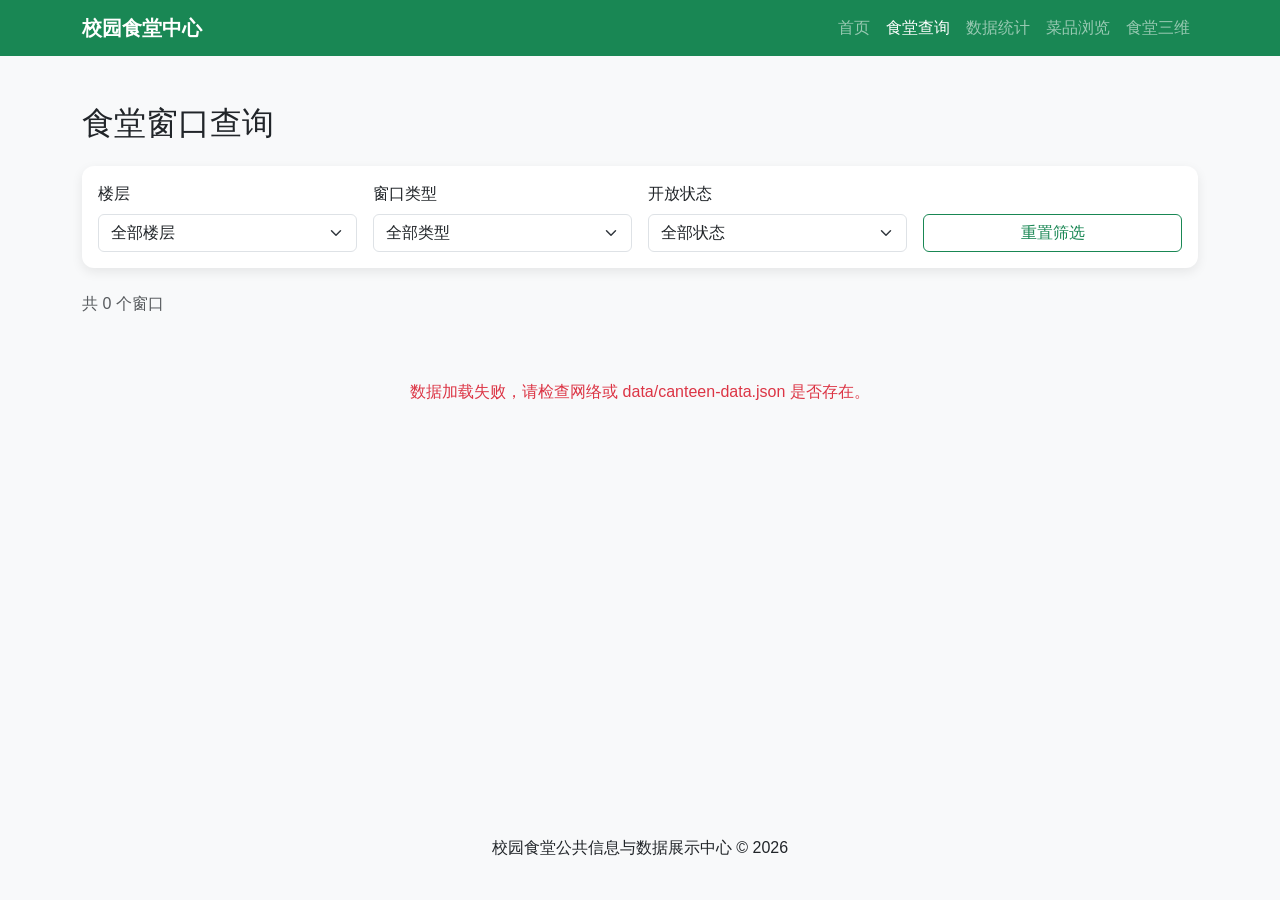
==== campus-canteen/canteen-list.html @ 58ec864d "feat: 实现食堂窗口查询页（楼层/类型/状态筛选） - 楼层/窗口类型/开放状态三维下拉筛选，任一改变即时刷新结果 - 重置筛选按钮一键清空全部条件 - fetch加载JSON失败显示红色错误提示" ====
<!DOCTYPE html>
<html lang="zh-CN">
<head>
  <meta charset="UTF-8" />
  <meta name="viewport" content="width=device-width, initial-scale=1.0" />
  <title>食堂窗口查询 - 校园食堂中心</title>
  <link href="https://cdn.jsdelivr.net/npm/bootstrap@5.3.0/dist/css/bootstrap.min.css" rel="stylesheet" />
  <link rel="stylesheet" href="css/style.css" />
</head>
<body>

  <nav class="navbar navbar-expand-lg navbar-dark bg-success">
    <div class="container">
      <a class="navbar-brand fw-bold" href="index.html">校园食堂中心</a>
      <button class="navbar-toggler" type="button" data-bs-toggle="collapse" data-bs-target="#navMenu">
        <span class="navbar-toggler-icon"></span>
      </button>
      <div class="collapse navbar-collapse" id="navMenu">
        <ul class="navbar-nav ms-auto mb-2 mb-lg-0">
          <li class="nav-item"><a class="nav-link" href="index.html">首页</a></li>
          <li class="nav-item"><a class="nav-link active" href="canteen-list.html">食堂查询</a></li>
          <li class="nav-item"><a class="nav-link" href="canteen-chart.html">数据统计</a></li>
          <li class="nav-item"><a class="nav-link" href="canteen-food.html">菜品浏览</a></li>
          <li class="nav-item"><a class="nav-link" href="three-d/canteen-scene.html">食堂三维</a></li>
        </ul>
      </div>
    </div>
  </nav>

  <main class="container my-5">
    <h2 class="mb-4">食堂窗口查询</h2>

    <div class="card mb-4">
      <div class="card-body">
        <div class="row g-3 align-items-end">
          <div class="col-md-3">
            <label class="form-label">楼层</label>
            <select id="floorFilter" class="form-select">
              <option value="">全部楼层</option>
              <option value="1">1 楼</option>
              <option value="2">2 楼</option>
              <option value="3">3 楼</option>
            </select>
          </div>
          <div class="col-md-3">
            <label class="form-label">窗口类型</label>
            <select id="typeFilter" class="form-select">
              <option value="">全部类型</option>
            </select>
          </div>
          <div class="col-md-3">
            <label class="form-label">开放状态</label>
            <select id="statusFilter" class="form-select">
              <option value="">全部状态</option>
              <option value="open">营业中</option>
              <option value="close">已打烊</option>
            </select>
          </div>
          <div class="col-md-3">
            <button id="resetBtn" class="btn btn-outline-success w-100">重置筛选</button>
          </div>
        </div>
      </div>
    </div>

    <div id="resultCount" class="text-muted mb-3">共 0 个窗口</div>

    <div id="windowList" class="row g-4">
      <!-- 卡片由 JS 动态生成 -->
    </div>

    <div id="emptyTip" class="text-center text-muted py-5 d-none">
      <p>没有匹配的窗口，请调整筛选条件。</p>
    </div>
  </main>

  <footer class="bg-light py-4 text-center">
    <p>校园食堂公共信息与数据展示中心 © 2026</p>
  </footer>

  <script src="https://cdn.jsdelivr.net/npm/bootstrap@5.3.0/dist/js/bootstrap.bundle.min.js"></script>
  <script>
    let allWindows = [];

    const floorFilter = document.getElementById('floorFilter');
    const typeFilter = document.getElementById('typeFilter');
    const statusFilter = document.getElementById('statusFilter');
    const resetBtn = document.getElementById('resetBtn');
    const windowList = document.getElementById('windowList');
    const resultCount = document.getElementById('resultCount');
    const emptyTip = document.getElementById('emptyTip');

    const typeMap = { "家常菜": "success", "面食": "warning", "清真": "info", "风味": "primary", "快餐": "danger", "饮品": "secondary" };
    const statusMap = { "open": "营业中", "close": "已打烊" };

    function render(list) {
      windowList.innerHTML = '';
      resultCount.textContent = `共 ${list.length} 个窗口`;
      emptyTip.classList.toggle('d-none', list.length > 0);

      list.forEach(item => {
        const typeColor = typeMap[item.type] || 'secondary';
        const statusBadge = item.status === 'open'
          ? '<span class="badge bg-success">营业中</span>'
          : '<span class="badge bg-secondary">已打烊</span>';
        const card = `
          <div class="col-md-6 col-lg-4">
            <div class="card h-100">
              <div class="card-body">
                <div class="d-flex justify-content-between align-items-center mb-2">
                  <span class="badge bg-${typeColor}">${item.type}</span>
                  ${statusBadge}
                </div>
                <h5 class="card-title">${item.name}</h5>
                <p class="card-text mb-1"><small class="text-muted">窗口编号：${item.window}</small></p>
                <p class="card-text"><small class="text-muted">所在楼层：${item.floor} 楼</small></p>
              </div>
            </div>
          </div>`;
        windowList.insertAdjacentHTML('beforeend', card);
      });
    }

    function applyFilter() {
      const f = floorFilter.value;
      const t = typeFilter.value;
      const s = statusFilter.value;
      const filtered = allWindows.filter(w =>
        (!f || w.floor === f) &&
        (!t || w.type === t) &&
        (!s || w.status === s)
      );
      render(filtered);
    }

    function initTypeOptions() {
      const types = [...new Set(allWindows.map(w => w.type))];
      types.forEach(t => {
        const opt = document.createElement('option');
        opt.value = t;
        opt.textContent = t;
        typeFilter.appendChild(opt);
      });
    }

    fetch('data/canteen-data.json')
      .then(res => res.json())
      .then(data => {
        allWindows = data.windows;
        initTypeOptions();
        render(allWindows);
      })
      .catch(err => {
        windowList.innerHTML = '<div class="col-12 text-center text-danger py-5">数据加载失败，请检查网络或 data/canteen-data.json 是否存在。</div>';
        console.error(err);
      });

    [floorFilter, typeFilter, statusFilter].forEach(el => el.addEventListener('change', applyFilter));
    resetBtn.addEventListener('click', () => {
      floorFilter.value = '';
      typeFilter.value = '';
      statusFilter.value = '';
      render(allWindows);
    });
  </script>
</body>
</html>
---- campus-canteen/css/style.css ----
* {
  margin: 0;
  padding: 0;
  box-sizing: border-box;
}

body {
  min-height: 100vh;
  display: flex;
  flex-direction: column;
  font-family: "Microsoft YaHei", Arial, sans-serif;
  background-color: #f8f9fa;
}

main {
  flex-grow: 1;
}

/* 食堂主图 Banner */
.canteen-banner {
  position: relative;
  width: 100%;
  height: 420px;
  background-color: #198754;
}

.banner-overlay {
  position: absolute;
  top: 0;
  left: 0;
  width: 100%;
  height: 100%;
  display: flex;
  align-items: center;
  justify-content: center;
  padding: 20px;
}

/* 功能卡片 */
.card {
  border: none;
  border-radius: 12px;
  box-shadow: 0 4px 12px rgba(0, 0, 0, 0.08);
  transition: 0.3s;
}

.card:hover {
  transform: translateY(-6px);
  box-shadow: 0 10px 20px rgba(0, 0, 0, 0.12);
}

.icon-box {
  width: 60px;
  height: 60px;
  border-radius: 50%;
  display: flex;
  align-items: center;
  justify-content: center;
  font-size: 28px;
  margin: 0 auto;
}
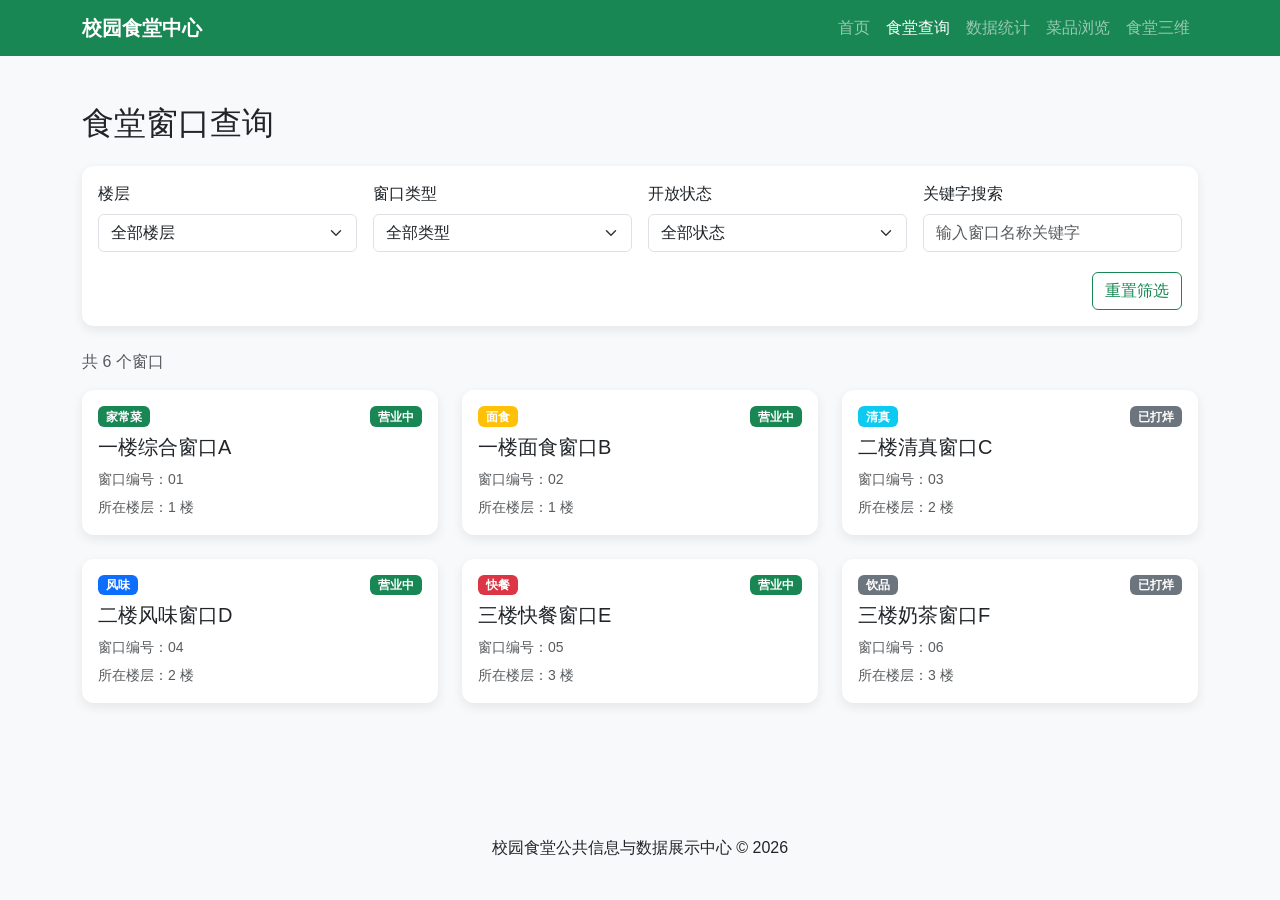
==== commit 10f38857: "feat: 食堂查询页新增关键字搜索与非法输入校验 - 新增关键字搜索框（maxlength=20），输入即过滤窗口名称 - 非法字符校验：< > " ' & \ 命中显示红色错误提示并阻止查询 - " ====
--- a/campus-canteen/canteen-list.html
+++ b/campus-canteen/canteen-list.html
@@ -57,7 +57,14 @@
             </select>
           </div>
           <div class="col-md-3">
-            <button id="resetBtn" class="btn btn-outline-success w-100">重置筛选</button>
+            <label class="form-label">关键字搜索</label>
+            <input id="keywordInput" type="text" maxlength="20" class="form-control" placeholder="输入窗口名称关键字" />
+          </div>
+        </div>
+        <div class="row g-3 mt-1">
+          <div class="col-12 d-flex justify-content-between align-items-center">
+            <span id="inputError" class="text-danger small"></span>
+            <button id="resetBtn" class="btn btn-outline-success">重置筛选</button>
           </div>
         </div>
       </div>
@@ -85,13 +92,14 @@
     const floorFilter = document.getElementById('floorFilter');
     const typeFilter = document.getElementById('typeFilter');
     const statusFilter = document.getElementById('statusFilter');
+    const keywordInput = document.getElementById('keywordInput');
+    const inputError = document.getElementById('inputError');
     const resetBtn = document.getElementById('resetBtn');
     const windowList = document.getElementById('windowList');
     const resultCount = document.getElementById('resultCount');
     const emptyTip = document.getElementById('emptyTip');
 
     const typeMap = { "家常菜": "success", "面食": "warning", "清真": "info", "风味": "primary", "快餐": "danger", "饮品": "secondary" };
-    const statusMap = { "open": "营业中", "close": "已打烊" };
 
     function render(list) {
       windowList.innerHTML = '';
@@ -125,10 +133,23 @@
       const f = floorFilter.value;
       const t = typeFilter.value;
       const s = statusFilter.value;
+      const kw = keywordInput.value.trim();
+
+      // 非法输入校验：禁止尖括号、引号、&、反斜杠等可能用于注入的字符
+      if (/[<>"'&\\]/.test(kw)) {
+        inputError.textContent = '输入包含非法字符（< > " \' & \\），请重新输入';
+        windowList.innerHTML = '';
+        resultCount.textContent = '共 0 个窗口';
+        emptyTip.classList.add('d-none');
+        return;
+      }
+      inputError.textContent = '';
+
       const filtered = allWindows.filter(w =>
         (!f || w.floor === f) &&
         (!t || w.type === t) &&
-        (!s || w.status === s)
+        (!s || w.status === s) &&
+        (!kw || w.name.includes(kw))
       );
       render(filtered);
     }
@@ -156,10 +177,13 @@
       });
 
     [floorFilter, typeFilter, statusFilter].forEach(el => el.addEventListener('change', applyFilter));
+    keywordInput.addEventListener('input', applyFilter);
     resetBtn.addEventListener('click', () => {
       floorFilter.value = '';
       typeFilter.value = '';
       statusFilter.value = '';
+      keywordInput.value = '';
+      inputError.textContent = '';
       render(allWindows);
     });
   </script>
